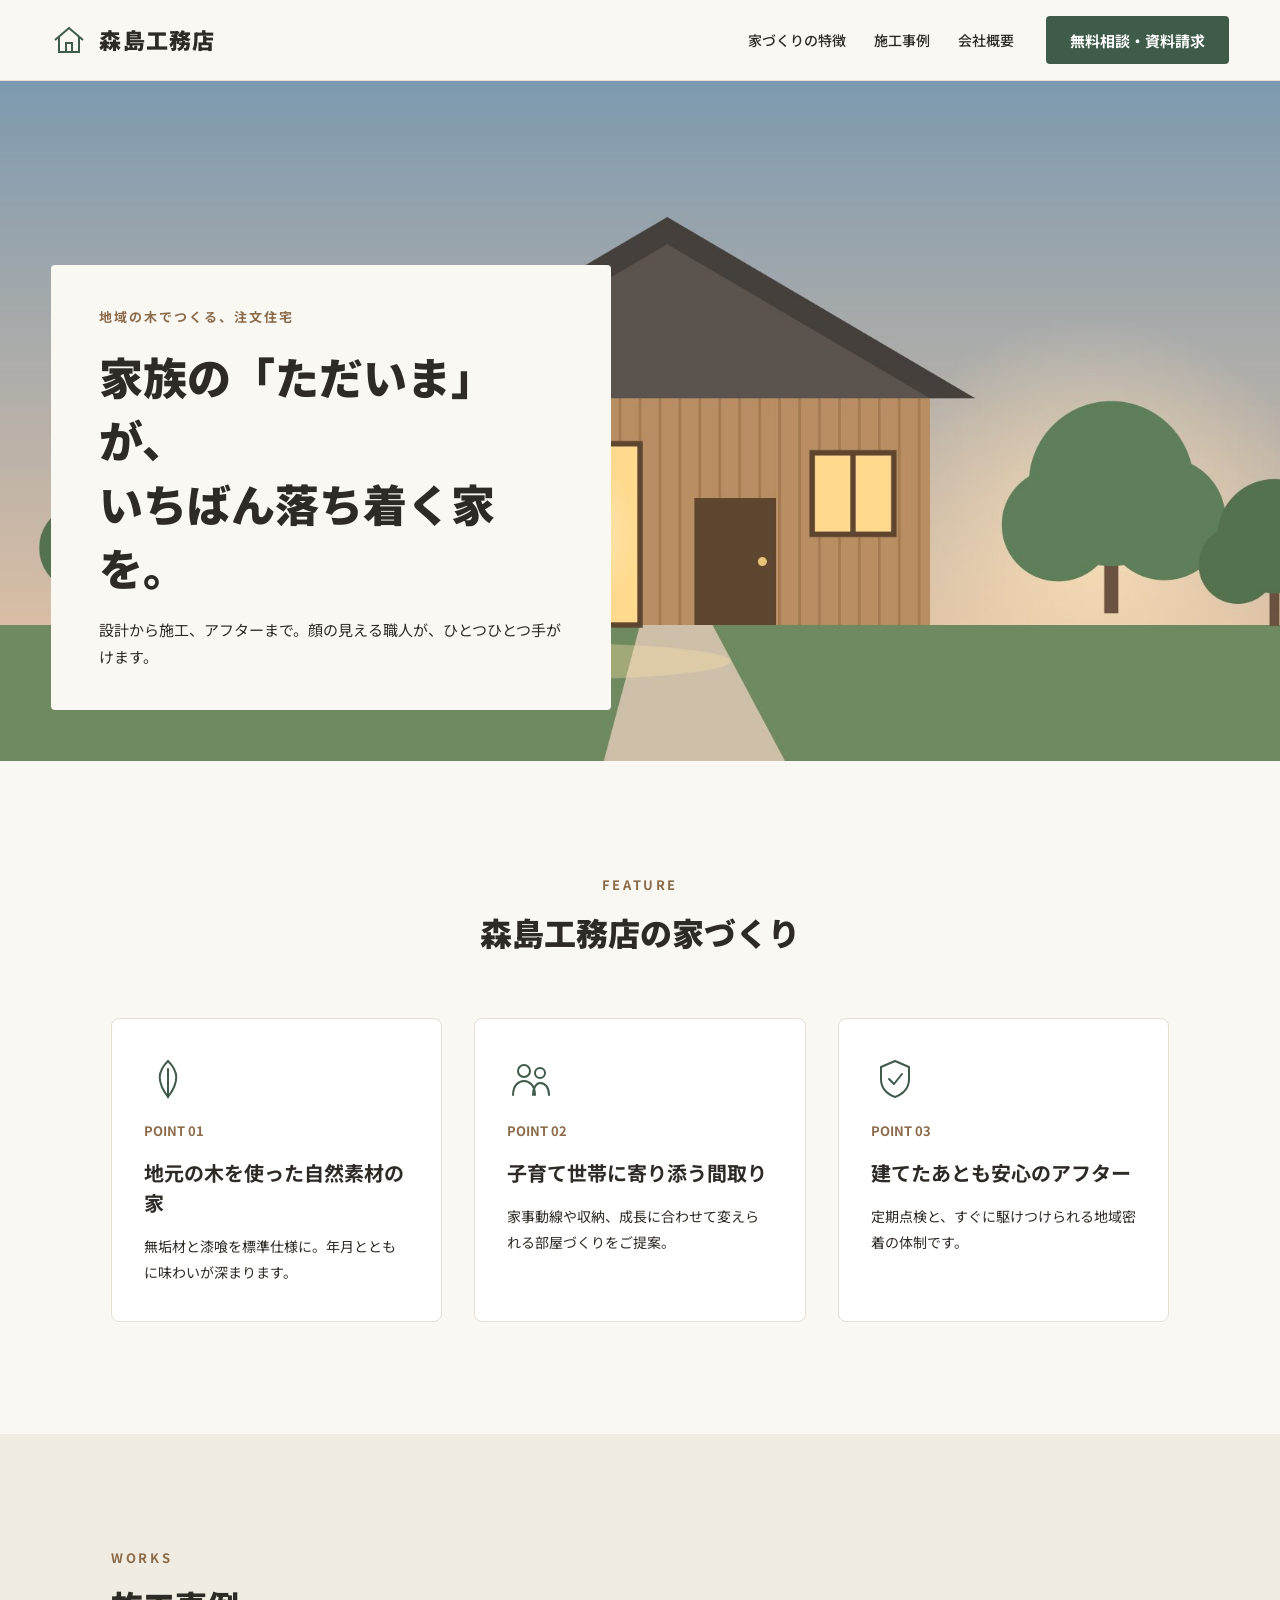
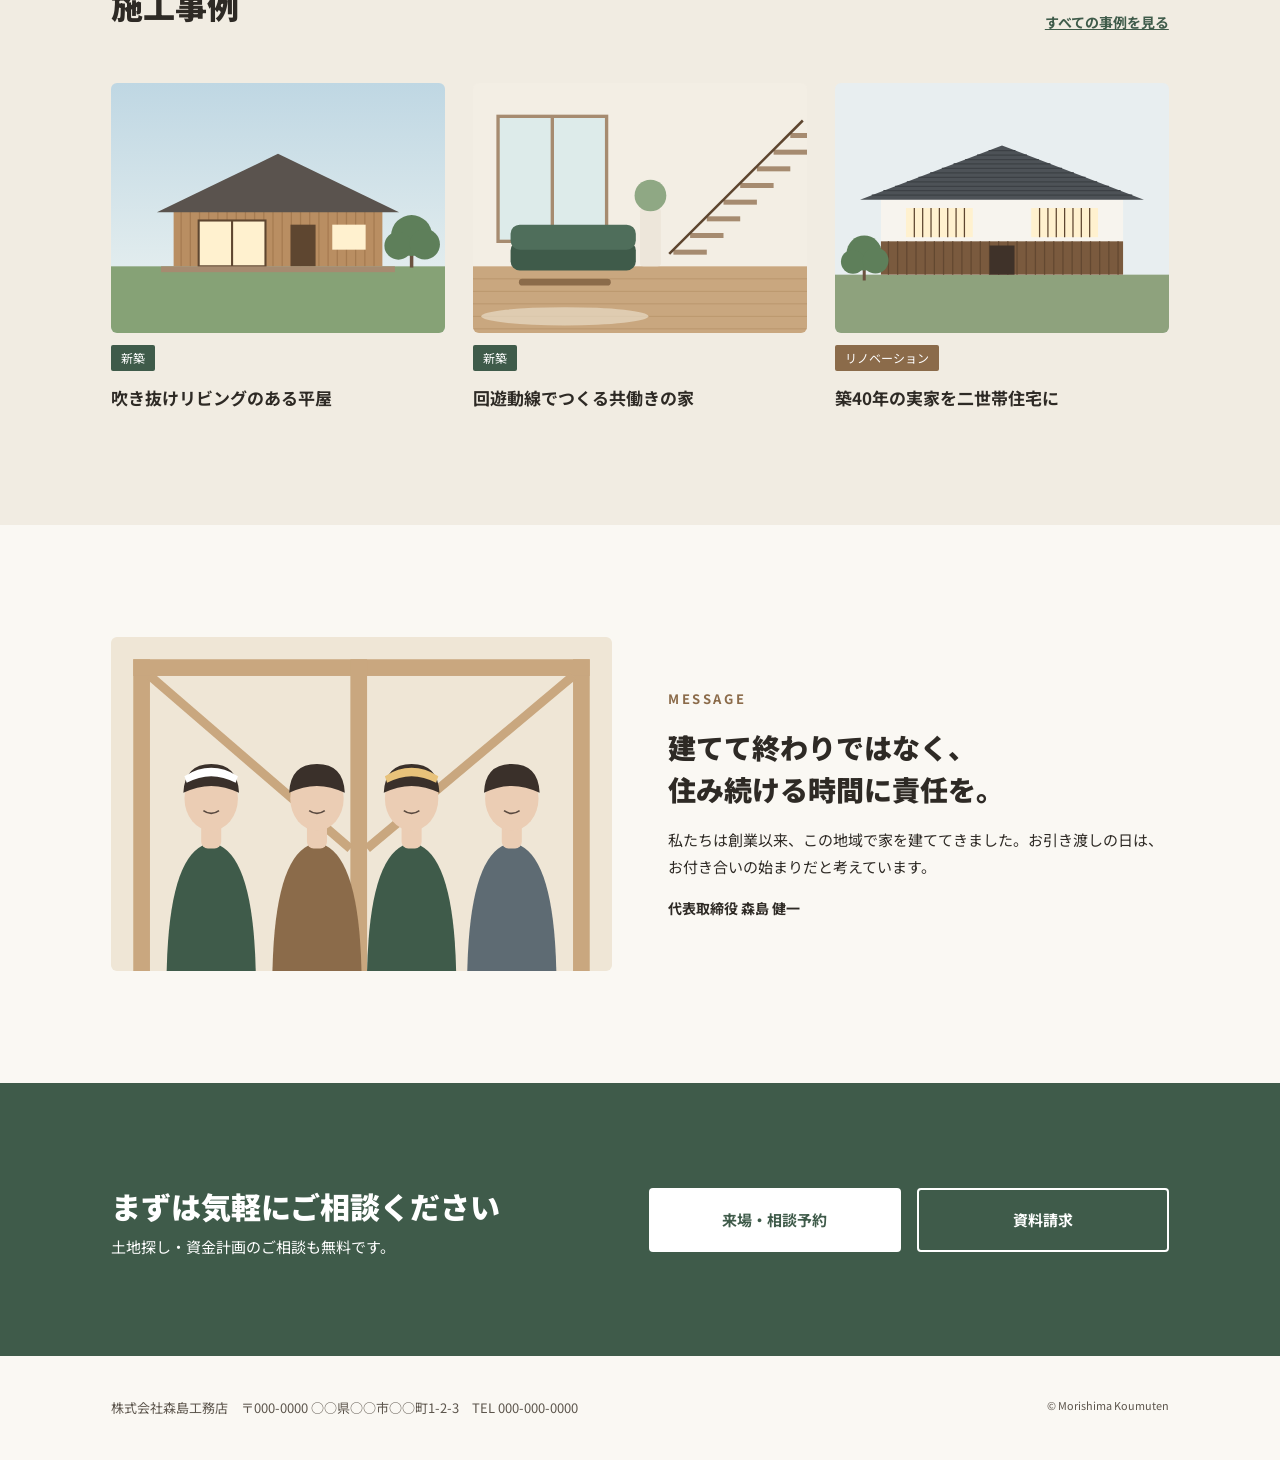
==== index.html @ 0082a526 "Add files via upload" ====
<!DOCTYPE html>
<html lang="ja">
<head>
  <meta charset="UTF-8">
  <meta name="viewport" content="width=device-width, initial-scale=1">
  <title>森島工務店｜地域の木でつくる注文住宅</title>
  <meta name="description" content="地域の木と自然素材でつくる注文住宅。設計から施工、アフターまで顔の見える職人が手がけます。">
  <link rel="preconnect" href="https://fonts.googleapis.com">
  <link rel="preconnect" href="https://fonts.gstatic.com" crossorigin>
  <link href="https://fonts.googleapis.com/css2?family=Noto+Sans+JP:wght@400;500;700;900&display=swap" rel="stylesheet">
  <link rel="stylesheet" href="css/style.css">
</head>
<body>

  <header class="header">
    <div class="header__inner">
      <a href="#" class="header__logo">
        <svg width="36" height="36" viewBox="0 0 36 36" fill="none" stroke="currentColor" stroke-width="2" aria-hidden="true"><path d="M4 18 L18 6 L32 18"/><path d="M8 15 V30 H28 V15"/><path d="M15 30 V21 H21 V30"/></svg>
        森島工務店
      </a>
      <button class="header__toggle" type="button" aria-controls="global-nav" aria-expanded="false" aria-label="メニューを開く">
        <span></span><span></span><span></span>
      </button>
      <nav id="global-nav" class="nav" aria-label="グローバルナビゲーション">
        <ul class="nav__list">
          <li><a href="#feature">家づくりの特徴</a></li>
          <li><a href="#works">施工事例</a></li>
          <li><a href="#company">会社概要</a></li>
        </ul>
        <a href="#contact" class="btn btn--green nav__cta">無料相談・資料請求</a>
      </nav>
    </div>
  </header>

  <main>
    <section class="hero">
      <img class="hero__image" src="images/hero.jpg" alt="夕暮れに明かりの灯る木の家" width="1920" height="900">
      <div class="hero__box">
        <p class="hero__sub">地域の木でつくる、注文住宅</p>
        <h1 class="hero__title">家族の「ただいま」が、<br>いちばん落ち着く家を。</h1>
        <p>設計から施工、アフターまで。顔の見える職人が、ひとつひとつ手がけます。</p>
      </div>
    </section>

    <section id="feature" class="feature section">
      <div class="container">
        <hgroup class="section-head section-head--center">
          <p class="section-sub">FEATURE</p>
          <h2 class="section-title">森島工務店の家づくり</h2>
        </hgroup>
        <ul class="feature__list">
          <li class="feature__card">
            <svg width="48" height="48" viewBox="0 0 48 48" fill="none" stroke="currentColor" stroke-width="2" stroke-linecap="round" aria-hidden="true"><path d="M24 6 C14 16 12 26 24 42 C36 26 34 16 24 6 Z"/><path d="M24 14 V42"/></svg>
            <p class="feature__num">POINT 01</p>
            <h3 class="feature__title">地元の木を使った自然素材の家</h3>
            <p>無垢材と漆喰を標準仕様に。年月とともに味わいが深まります。</p>
          </li>
          <li class="feature__card">
            <svg width="48" height="48" viewBox="0 0 48 48" fill="none" stroke="currentColor" stroke-width="2" stroke-linecap="round" aria-hidden="true"><circle cx="17" cy="16" r="6"/><circle cx="33" cy="18" r="5"/><path d="M6 40 C6 30 12 26 17 26 C22 26 28 30 28 40"/><path d="M26 40 C26 32 30 28 33 28 C38 28 42 32 42 40"/></svg>
            <p class="feature__num">POINT 02</p>
            <h3 class="feature__title">子育て世帯に寄り添う間取り</h3>
            <p>家事動線や収納、成長に合わせて変えられる部屋づくりをご提案。</p>
          </li>
          <li class="feature__card">
            <svg width="48" height="48" viewBox="0 0 48 48" fill="none" stroke="currentColor" stroke-width="2" stroke-linecap="round" stroke-linejoin="round" aria-hidden="true"><path d="M24 6 L38 12 V24 C38 33 32 39 24 42 C16 39 10 33 10 24 V12 Z"/><path d="M18 24 L23 29 L31 19"/></svg>
            <p class="feature__num">POINT 03</p>
            <h3 class="feature__title">建てたあとも安心のアフター</h3>
            <p>定期点検と、すぐに駆けつけられる地域密着の体制です。</p>
          </li>
        </ul>
      </div>
    </section>

    <section id="works" class="works section">
      <div class="container">
        <div class="works__head">
          <hgroup class="section-head">
            <p class="section-sub">WORKS</p>
            <h2 class="section-title">施工事例</h2>
          </hgroup>
          <a href="#" class="works__more">すべての事例を見る</a>
        </div>
        <ul class="works__list">
          <li>
            <a href="#" class="works__card">
              <img src="images/works1.svg" alt="" width="800" height="600" loading="lazy">
              <span class="tag">新築</span>
              <span class="works__title">吹き抜けリビングのある平屋</span>
            </a>
          </li>
          <li>
            <a href="#" class="works__card">
              <img src="images/works2.svg" alt="" width="800" height="600" loading="lazy">
              <span class="tag">新築</span>
              <span class="works__title">回遊動線でつくる共働きの家</span>
            </a>
          </li>
          <li>
            <a href="#" class="works__card">
              <img src="images/works3.svg" alt="" width="800" height="600" loading="lazy">
              <span class="tag tag--brown">リノベーション</span>
              <span class="works__title">築40年の実家を二世帯住宅に</span>
            </a>
          </li>
        </ul>
      </div>
    </section>

    <section id="company" class="message section">
      <div class="container message__inner">
        <img class="message__image" src="images/company.svg" alt="代表と職人たち" width="900" height="600" loading="lazy">
        <div class="message__body">
          <p class="section-sub">MESSAGE</p>
          <h2 class="message__title">建てて終わりではなく、<br>住み続ける時間に責任を。</h2>
          <p>私たちは創業以来、この地域で家を建ててきました。お引き渡しの日は、お付き合いの始まりだと考えています。</p>
          <p class="message__name">代表取締役 森島 健一</p>
        </div>
      </div>
    </section>

    <section id="contact" class="contact">
      <div class="container contact__inner">
        <div>
          <h2 class="contact__title">まずは気軽にご相談ください</h2>
          <p>土地探し・資金計画のご相談も無料です。</p>
        </div>
        <div class="contact__btns">
          <a href="#" class="btn btn--white">来場・相談予約</a>
          <a href="#" class="btn btn--outline">資料請求</a>
        </div>
      </div>
    </section>
  </main>

  <footer class="footer">
    <div class="container footer__inner">
      <p>株式会社森島工務店　〒000-0000 ○○県○○市○○町1-2-3　TEL 000-000-0000</p>
      <small>&copy; Morishima Koumuten</small>
    </div>
  </footer>

  <script src="js/main.js"></script>
</body>
</html>
---- css/style.css ----
@charset "UTF-8";

/* =========================
   Variables
========================= */
:root {
  --color-base: #FAF8F3;
  --color-beige: #F1ECE2;
  --color-line: #E6DFD3;
  --color-wood: #8B6B4A;
  --color-green: #3F5B4A;
  --color-green-dark: #2C4235;
  --color-text: #2E2A25;
  --color-text-sub: #5C554C;
  --font: "Noto Sans JP", "Hiragino Sans", sans-serif;
  --pad-x: clamp(20px, 4vw, 56px);
  --header-h: 80px;
}

/* =========================
   Base
========================= */
*, *::before, *::after { box-sizing: border-box; }
html { scroll-behavior: smooth; scroll-padding-top: var(--header-h); }
body {
  margin: 0;
  font-family: var(--font);
  font-size: 15px;
  line-height: 1.8;
  color: var(--color-text);
  background: var(--color-base);
}
img { max-width: 100%; height: auto; display: block; }
a { color: var(--color-green); }
ul { margin: 0; padding: 0; list-style: none; }
p, h1, h2, h3 { margin: 0; }
:focus-visible { outline: 2px solid var(--color-green); outline-offset: 3px; }

.container { max-width: 1160px; margin-inline: auto; padding-inline: var(--pad-x); }
.section { padding-block: clamp(80px, 9vw, 112px); }
.section-head { display: grid; gap: 8px; margin-bottom: 56px; }
.section-head--center { text-align: center; }
.section-sub { font-size: 13px; font-weight: 700; letter-spacing: .2em; color: var(--color-wood); }
.section-title { font-size: clamp(26px, 3vw, 32px); font-weight: 900; }

/* Button */
.btn {
  display: inline-flex;
  align-items: center;
  justify-content: center;
  min-height: 48px;
  padding: 0 24px;
  font-weight: 700;
  text-decoration: none;
  border-radius: 4px;
  transition: background-color .3s, color .3s;
}
.btn--green { background: var(--color-green); color: #FFF; }
.btn--green:hover { background: var(--color-green-dark); }
.btn--white { background: #FFF; color: var(--color-green); }
.btn--white:hover { background: var(--color-beige); }
.btn--outline { border: 2px solid #FFF; color: #FFF; }
.btn--outline:hover { background: #FFF; color: var(--color-green); }

/* =========================
   Header
========================= */
.header {
  position: sticky;
  top: 0;
  z-index: 100;
  background: var(--color-base);
  border-bottom: 1px solid var(--color-line);
}
.header__inner {
  display: flex;
  justify-content: space-between;
  align-items: center;
  height: var(--header-h);
  padding-inline: var(--pad-x);
}
.header__logo {
  display: flex;
  align-items: center;
  gap: 12px;
  font-size: 22px;
  font-weight: 900;
  letter-spacing: .06em;
  color: var(--color-text);
  text-decoration: none;
}
.header__logo svg { color: var(--color-green); }
.nav { display: flex; align-items: center; gap: 32px; }
.nav__list { display: flex; gap: 28px; }
.nav__list a { font-size: 14px; font-weight: 500; color: var(--color-text); text-decoration: none; }
.nav__list a:hover { color: var(--color-green); }
.header__toggle { display: none; }

/* =========================
   Hero
========================= */
.hero {
  position: relative;
  min-height: min(80vh, 680px);
  display: flex;
  align-items: flex-end;
  padding: var(--pad-x);
}
.hero__image {
  position: absolute;
  inset: 0;
  width: 100%;
  height: 100%;
  object-fit: cover;
}
.hero__box {
  position: relative;
  max-width: 560px;
  display: grid;
  gap: 16px;
  padding: 40px 48px;
  background: var(--color-base);
  border-radius: 4px;
}
.hero__sub { font-size: 13px; font-weight: 700; letter-spacing: .15em; color: var(--color-wood); }
.hero__title { font-size: clamp(28px, 3.6vw, 44px); font-weight: 900; line-height: 1.45; }

/* =========================
   Feature
========================= */
.feature__list { display: grid; grid-template-columns: repeat(3, minmax(0, 1fr)); gap: 32px; }
.feature__card {
  display: grid;
  gap: 16px;
  align-content: start;
  padding: 36px 32px;
  background: #FFF;
  border: 1px solid var(--color-line);
  border-radius: 8px;
}
.feature__card svg { color: var(--color-green); }
.feature__num { font-size: 13px; font-weight: 700; color: var(--color-wood); }
.feature__title { font-size: 20px; font-weight: 700; line-height: 1.5; }
.feature__card p:last-child { font-size: 14px; }

/* =========================
   Works
========================= */
.works { background: var(--color-beige); }
.works__head { display: flex; flex-wrap: wrap; justify-content: space-between; align-items: flex-end; gap: 16px; margin-bottom: 48px; }
.works__head .section-head { margin-bottom: 0; }
.works__more { font-size: 14px; font-weight: 700; }
.works__list { display: grid; grid-template-columns: repeat(3, minmax(0, 1fr)); gap: 28px; }
.works__card { display: grid; gap: 12px; color: var(--color-text); text-decoration: none; }
.works__card img { aspect-ratio: 4 / 3; object-fit: cover; border-radius: 6px; transition: opacity .3s; }
.works__card:hover img { opacity: .85; }
.works__title { font-size: 17px; font-weight: 700; }
.tag {
  justify-self: start;
  padding: 2px 10px;
  font-size: 12px;
  color: #FFF;
  background: var(--color-green);
  border-radius: 2px;
}
.tag--brown { background: var(--color-wood); }

/* =========================
   Message
========================= */
.message__inner { display: grid; grid-template-columns: repeat(2, minmax(0, 1fr)); gap: 56px; align-items: center; }
.message__image { aspect-ratio: 3 / 2; object-fit: cover; border-radius: 6px; }
.message__body { display: grid; gap: 16px; }
.message__title { font-size: clamp(22px, 2.6vw, 28px); font-weight: 900; line-height: 1.5; }
.message__name { font-size: 14px; font-weight: 700; }

/* =========================
   Contact
========================= */
.contact { padding-block: 96px; background: var(--color-green); color: #FFF; }
.contact__inner { display: flex; flex-wrap: wrap; justify-content: space-between; align-items: center; gap: 40px; }
.contact__title { font-size: clamp(24px, 2.8vw, 30px); font-weight: 900; }
.contact__btns { flex: 1 1 400px; display: flex; flex-wrap: wrap; gap: 16px; max-width: 520px; }
.contact__btns .btn { flex: 1 1 180px; min-height: 64px; }

/* =========================
   Footer
========================= */
.footer { padding-block: 40px; font-size: 13px; color: var(--color-text-sub); }
.footer__inner { display: flex; flex-wrap: wrap; justify-content: space-between; gap: 16px; }

/* =========================
   Responsive (〜900px)
========================= */
@media (max-width: 900px) {
  :root { --header-h: 64px; }

  .header__logo { font-size: 18px; }
  .header__toggle {
    display: grid;
    gap: 6px;
    place-content: center;
    width: 44px;
    height: 44px;
    padding: 0;
    border: 0;
    background: none;
    cursor: pointer;
  }
  .header__toggle span { display: block; width: 24px; height: 2px; background: var(--color-text); transition: transform .3s, opacity .3s; }
  .header__toggle[aria-expanded="true"] span:nth-child(1) { transform: translateY(8px) rotate(45deg); }
  .header__toggle[aria-expanded="true"] span:nth-child(2) { opacity: 0; }
  .header__toggle[aria-expanded="true"] span:nth-child(3) { transform: translateY(-8px) rotate(-45deg); }

  .nav {
    position: fixed;
    top: var(--header-h);
    left: 0;
    right: 0;
    flex-direction: column;
    align-items: stretch;
    gap: 24px;
    padding: 24px var(--pad-x) 40px;
    background: var(--color-base);
    border-bottom: 1px solid var(--color-line);
    transform: translateY(-8px);
    opacity: 0;
    visibility: hidden;
    transition: opacity .3s, transform .3s, visibility .3s;
  }
  .nav.is-open { opacity: 1; visibility: visible; transform: none; }
  .nav__list { flex-direction: column; gap: 0; }
  .nav__list a { display: block; padding: 14px 0; border-bottom: 1px solid var(--color-line); font-size: 16px; }

  .hero { min-height: 560px; padding: 0; align-items: flex-end; }
  .hero__box { margin: 0 16px 16px; padding: 28px 24px; }

  .feature__list,
  .works__list,
  .message__inner { grid-template-columns: 1fr; }
  .message__inner { gap: 32px; }
}

@media (prefers-reduced-motion: reduce) {
  html { scroll-behavior: auto; }
  * { transition: none !important; }
}
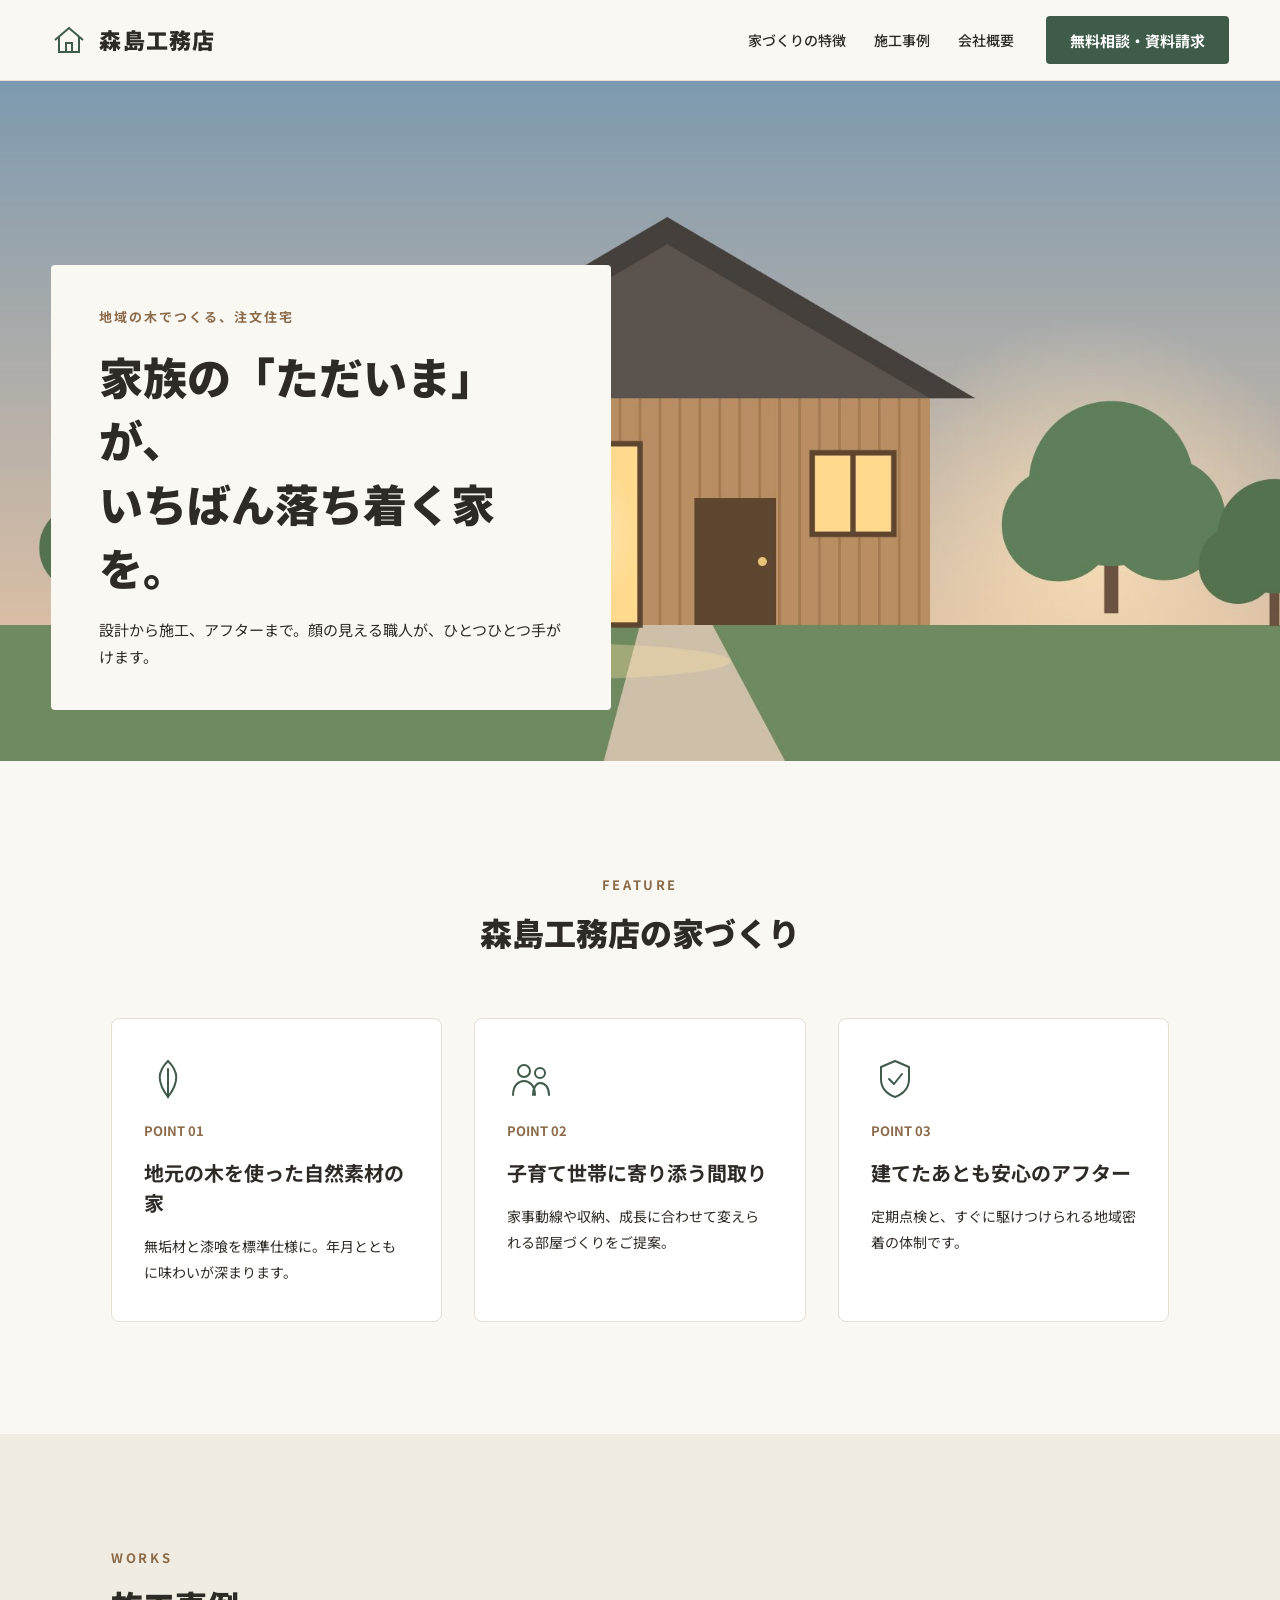
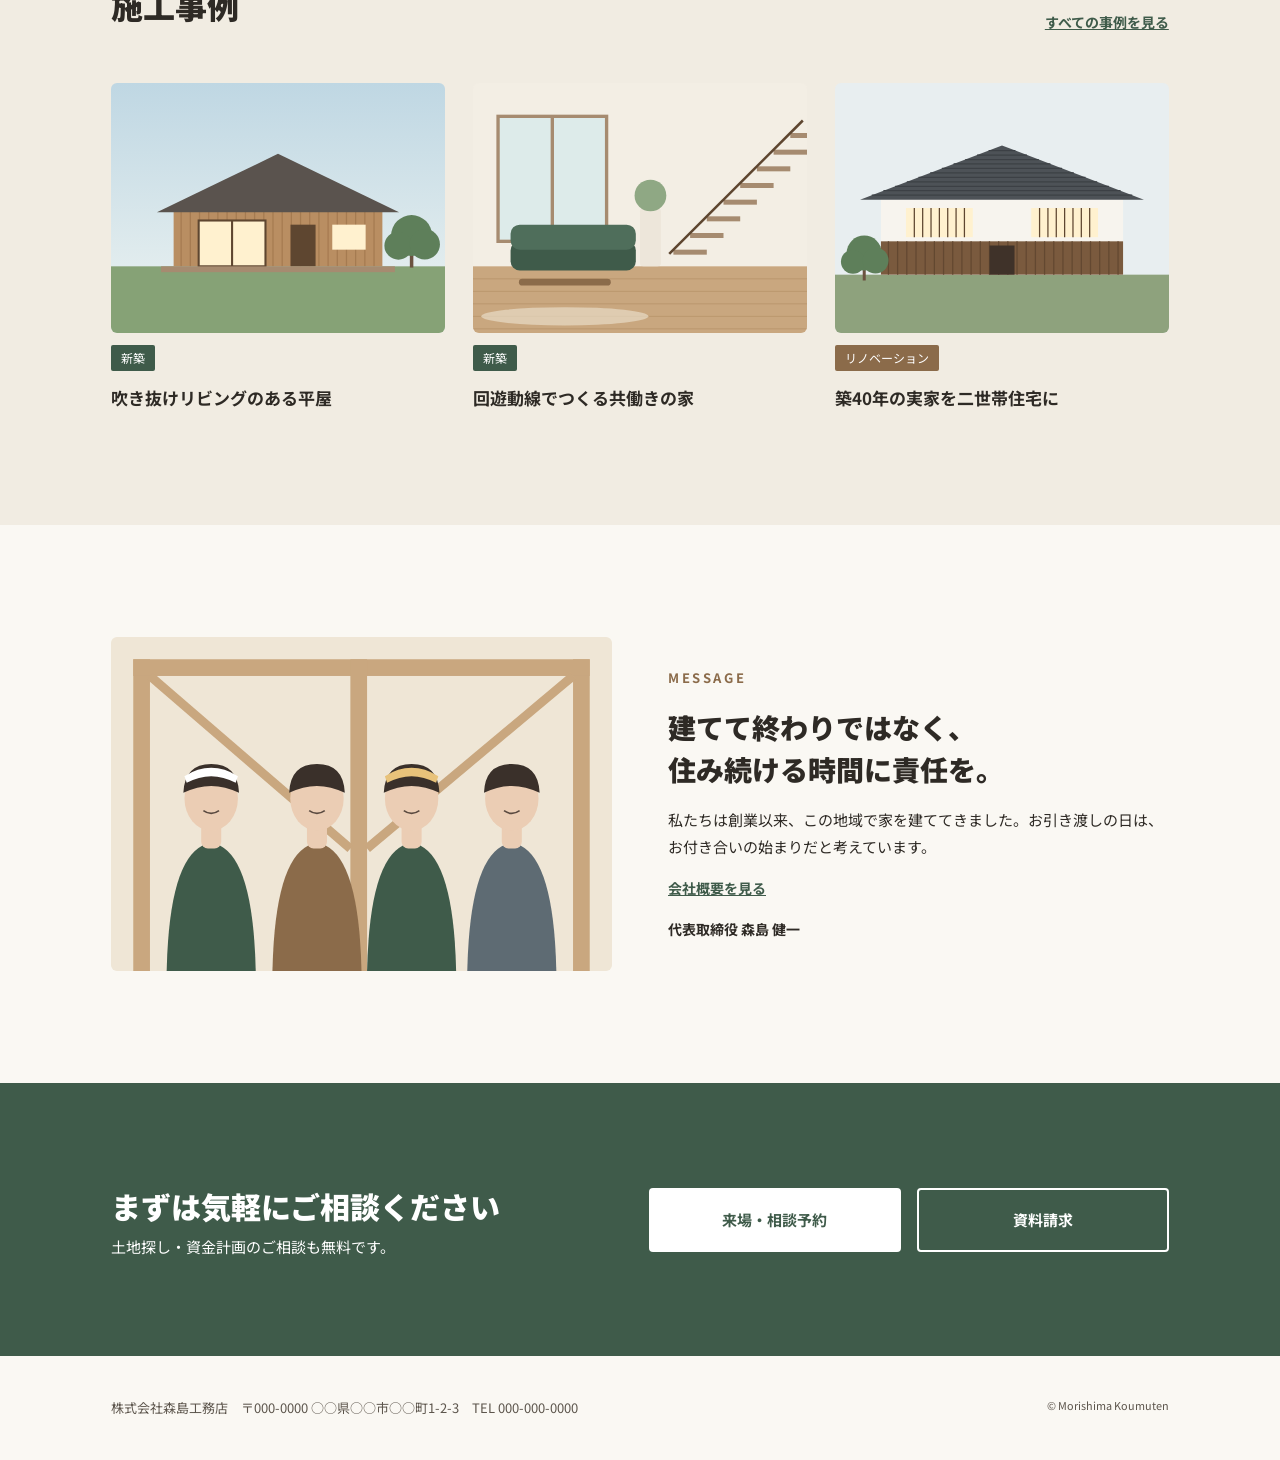
==== commit 958b963f: "Add files via upload" ====
--- a/index.html
+++ b/index.html
@@ -14,7 +14,7 @@
 
   <header class="header">
     <div class="header__inner">
-      <a href="#" class="header__logo">
+      <a href="index.html" class="header__logo">
         <svg width="36" height="36" viewBox="0 0 36 36" fill="none" stroke="currentColor" stroke-width="2" aria-hidden="true"><path d="M4 18 L18 6 L32 18"/><path d="M8 15 V30 H28 V15"/><path d="M15 30 V21 H21 V30"/></svg>
         森島工務店
       </a>
@@ -23,9 +23,9 @@
       </button>
       <nav id="global-nav" class="nav" aria-label="グローバルナビゲーション">
         <ul class="nav__list">
-          <li><a href="#feature">家づくりの特徴</a></li>
-          <li><a href="#works">施工事例</a></li>
-          <li><a href="#company">会社概要</a></li>
+          <li><a href="feature.html">家づくりの特徴</a></li>
+          <li><a href="works.html">施工事例</a></li>
+          <li><a href="company.html">会社概要</a></li>
         </ul>
         <a href="#contact" class="btn btn--green nav__cta">無料相談・資料請求</a>
       </nav>
@@ -78,25 +78,25 @@
             <p class="section-sub">WORKS</p>
             <h2 class="section-title">施工事例</h2>
           </hgroup>
-          <a href="#" class="works__more">すべての事例を見る</a>
+          <a href="works.html" class="works__more">すべての事例を見る</a>
         </div>
         <ul class="works__list">
           <li>
-            <a href="#" class="works__card">
+            <a href="works.html" class="works__card">
               <img src="images/works1.svg" alt="" width="800" height="600" loading="lazy">
               <span class="tag">新築</span>
               <span class="works__title">吹き抜けリビングのある平屋</span>
             </a>
           </li>
           <li>
-            <a href="#" class="works__card">
+            <a href="works.html" class="works__card">
               <img src="images/works2.svg" alt="" width="800" height="600" loading="lazy">
               <span class="tag">新築</span>
               <span class="works__title">回遊動線でつくる共働きの家</span>
             </a>
           </li>
           <li>
-            <a href="#" class="works__card">
+            <a href="works.html" class="works__card">
               <img src="images/works3.svg" alt="" width="800" height="600" loading="lazy">
               <span class="tag tag--brown">リノベーション</span>
               <span class="works__title">築40年の実家を二世帯住宅に</span>
@@ -113,6 +113,7 @@
           <p class="section-sub">MESSAGE</p>
           <h2 class="message__title">建てて終わりではなく、<br>住み続ける時間に責任を。</h2>
           <p>私たちは創業以来、この地域で家を建ててきました。お引き渡しの日は、お付き合いの始まりだと考えています。</p>
+          <a href="company.html" class="text-link">会社概要を見る</a>
           <p class="message__name">代表取締役 森島 健一</p>
         </div>
       </div>
--- a/css/style.css
+++ b/css/style.css
@@ -190,9 +190,189 @@
 .footer__inner { display: flex; flex-wrap: wrap; justify-content: space-between; gap: 16px; }
 
 /* =========================
+   Common parts（下層ページ）
+========================= */
+.nav__list a[aria-current="page"] {
+  color: var(--color-green);
+  font-weight: 700;
+  border-bottom: 2px solid var(--color-green);
+  padding-bottom: 4px;
+}
+.text-link { justify-self: start; font-size: 14px; font-weight: 700; }
+
+/* ページ見出し */
+.page-head {
+  position: relative;
+  display: flex;
+  align-items: center;
+  height: 320px;
+  overflow: hidden;
+}
+.page-head::after {
+  content: "";
+  position: absolute;
+  inset: 0;
+  background: rgba(36, 30, 24, .55);
+}
+.page-head__image { position: absolute; inset: 0; width: 100%; height: 100%; object-fit: cover; }
+.page-head__inner { position: relative; z-index: 1; width: 100%; color: #FFF; }
+.page-head__sub { font-size: 13px; font-weight: 700; letter-spacing: .2em; color: #EBD9C2; }
+.page-head__title { font-size: clamp(30px, 3.6vw, 40px); font-weight: 900; }
+
+/* パンくず */
+.breadcrumb ol { display: flex; flex-wrap: wrap; gap: 8px; margin: 0; padding: 16px 0; list-style: none; font-size: 13px; color: var(--color-text-sub); }
+.breadcrumb li + li::before { content: "/"; margin-right: 8px; }
+
+/* =========================
+   Feature page
+========================= */
+.intro {
+  max-width: 760px;
+  margin-inline: auto;
+  padding: 72px var(--pad-x) 40px;
+  display: grid;
+  gap: 20px;
+  text-align: center;
+}
+.intro__title { font-size: clamp(22px, 2.8vw, 30px); font-weight: 900; line-height: 1.6; }
+
+.points { display: grid; gap: 96px; padding-block: 56px 112px; }
+.point { display: grid; grid-template-columns: minmax(0, 1.1fr) minmax(0, 1fr); gap: 56px; align-items: center; }
+.point--reverse .point__image { order: 2; }
+.point__image { aspect-ratio: 3 / 2; object-fit: cover; border-radius: 6px; }
+.point__body { display: grid; gap: 18px; }
+.point__num { font-size: 14px; font-weight: 700; color: var(--color-wood); }
+.point__title { font-size: clamp(22px, 2.4vw, 26px); font-weight: 900; line-height: 1.5; }
+
+.spec { display: grid; grid-template-columns: 7em 1fr; margin: 0; border-top: 1px solid var(--color-line); }
+.spec dt, .spec dd { margin: 0; padding: 12px 0; border-bottom: 1px solid var(--color-line); }
+.spec dt { font-size: 13px; color: var(--color-text-sub); }
+.spec dd { font-size: 14px; }
+
+.chips { display: flex; flex-wrap: wrap; gap: 10px; }
+.chips li { padding: 6px 14px; font-size: 13px; background: var(--color-beige); border-radius: 999px; }
+
+.flow { background: var(--color-beige); }
+.flow__list { display: grid; grid-template-columns: repeat(6, minmax(0, 1fr)); gap: 12px; margin: 0; padding: 0; list-style: none; }
+.flow__list li {
+  display: grid;
+  justify-items: center;
+  align-content: start;
+  gap: 10px;
+  padding: 24px 16px;
+  text-align: center;
+  background: #FFF;
+  border-radius: 8px;
+}
+.flow__num {
+  display: grid;
+  place-items: center;
+  width: 40px;
+  height: 40px;
+  font-weight: 700;
+  color: #FFF;
+  background: var(--color-green);
+  border-radius: 50%;
+}
+.flow__title { font-weight: 700; }
+.flow__text { font-size: 13px; color: var(--color-text-sub); }
+
+/* =========================
+   Works page
+========================= */
+.works-archive { padding-block: 56px 112px; }
+.works-archive__head { display: flex; flex-wrap: wrap; justify-content: space-between; align-items: center; gap: 16px; margin-bottom: 40px; }
+.filter { display: flex; flex-wrap: wrap; gap: 8px; }
+.filter__btn {
+  min-height: 44px;
+  padding: 0 20px;
+  font: inherit;
+  font-size: 14px;
+  font-weight: 700;
+  color: var(--color-text);
+  background: #FFF;
+  border: 1px solid #D6CCBC;
+  border-radius: 999px;
+  cursor: pointer;
+  transition: background-color .2s, color .2s;
+}
+.filter__btn:hover { border-color: var(--color-green); }
+.filter__btn[aria-pressed="true"] { color: #FFF; background: var(--color-green); border-color: var(--color-green); }
+.works-archive__list { display: grid; grid-template-columns: repeat(3, minmax(0, 1fr)); gap: 40px 28px; }
+.works-archive__list li[hidden] { display: none; }
+.works__meta { font-size: 13px; color: var(--color-text-sub); }
+
+.pager { display: flex; justify-content: center; gap: 8px; margin-top: 56px; }
+.pager a {
+  display: grid;
+  place-items: center;
+  width: 44px;
+  height: 44px;
+  color: var(--color-text);
+  text-decoration: none;
+  background: #FFF;
+  border: 1px solid var(--color-line);
+  border-radius: 4px;
+}
+.pager a[aria-current="page"] { color: #FFF; font-weight: 700; background: var(--color-green); border-color: var(--color-green); }
+
+/* =========================
+   Company page
+========================= */
+.profile { background: var(--color-beige); }
+.profile__inner { max-width: 880px; margin-inline: auto; padding-inline: var(--pad-x); }
+.profile__title { margin-bottom: 40px; text-align: center; }
+.profile__table {
+  display: grid;
+  grid-template-columns: 160px minmax(0, 1fr);
+  margin: 0;
+  padding: 8px 40px;
+  background: #FFF;
+  border-radius: 8px;
+}
+.profile__table dt,
+.profile__table dd { margin: 0; padding: 18px 0; border-bottom: 1px solid var(--color-line); }
+.profile__table dt { font-size: 14px; font-weight: 700; color: var(--color-text-sub); }
+.profile__table dt:last-of-type,
+.profile__table dd:last-of-type { border-bottom: 0; }
+
+.staff__list { display: grid; grid-template-columns: repeat(3, minmax(0, 1fr)); gap: 32px; }
+.staff__card { display: grid; gap: 8px; align-content: start; }
+.staff__card img { aspect-ratio: 1 / 1; object-fit: cover; border-radius: 8px; margin-bottom: 4px; }
+.staff__role { font-size: 13px; font-weight: 700; color: var(--color-wood); }
+.staff__name { font-size: 20px; font-weight: 700; }
+.staff__card p:last-child { font-size: 14px; }
+
+.access { background: var(--color-beige); }
+.access__inner { display: grid; grid-template-columns: minmax(0, 1fr) minmax(0, 1.6fr); gap: 48px; }
+.access__info { display: grid; gap: 12px; align-content: start; }
+.access__info .section-title { margin-bottom: 8px; }
+.access__map {
+  min-height: 340px;
+  display: grid;
+  place-items: center;
+  color: var(--color-text-sub);
+  background: #DCD3C4;
+  border-radius: 8px;
+}
+
+/* =========================
    Responsive (〜900px)
 ========================= */
 @media (max-width: 900px) {
+  .page-head { height: 220px; }
+  .point,
+  .access__inner { grid-template-columns: 1fr; gap: 32px; }
+  .point--reverse .point__image { order: 0; }
+  .points { gap: 72px; }
+  .flow__list { grid-template-columns: repeat(2, minmax(0, 1fr)); }
+  .works-archive__list,
+  .staff__list { grid-template-columns: 1fr; }
+  .profile__table { grid-template-columns: 1fr; padding: 8px 24px; }
+  .profile__table dt { padding-bottom: 0; border-bottom: 0; }
+  .profile__table dd { padding-top: 4px; }
+  .profile__table dd:last-of-type { border-bottom: 0; }
+
   :root { --header-h: 64px; }
 
   .header__logo { font-size: 18px; }
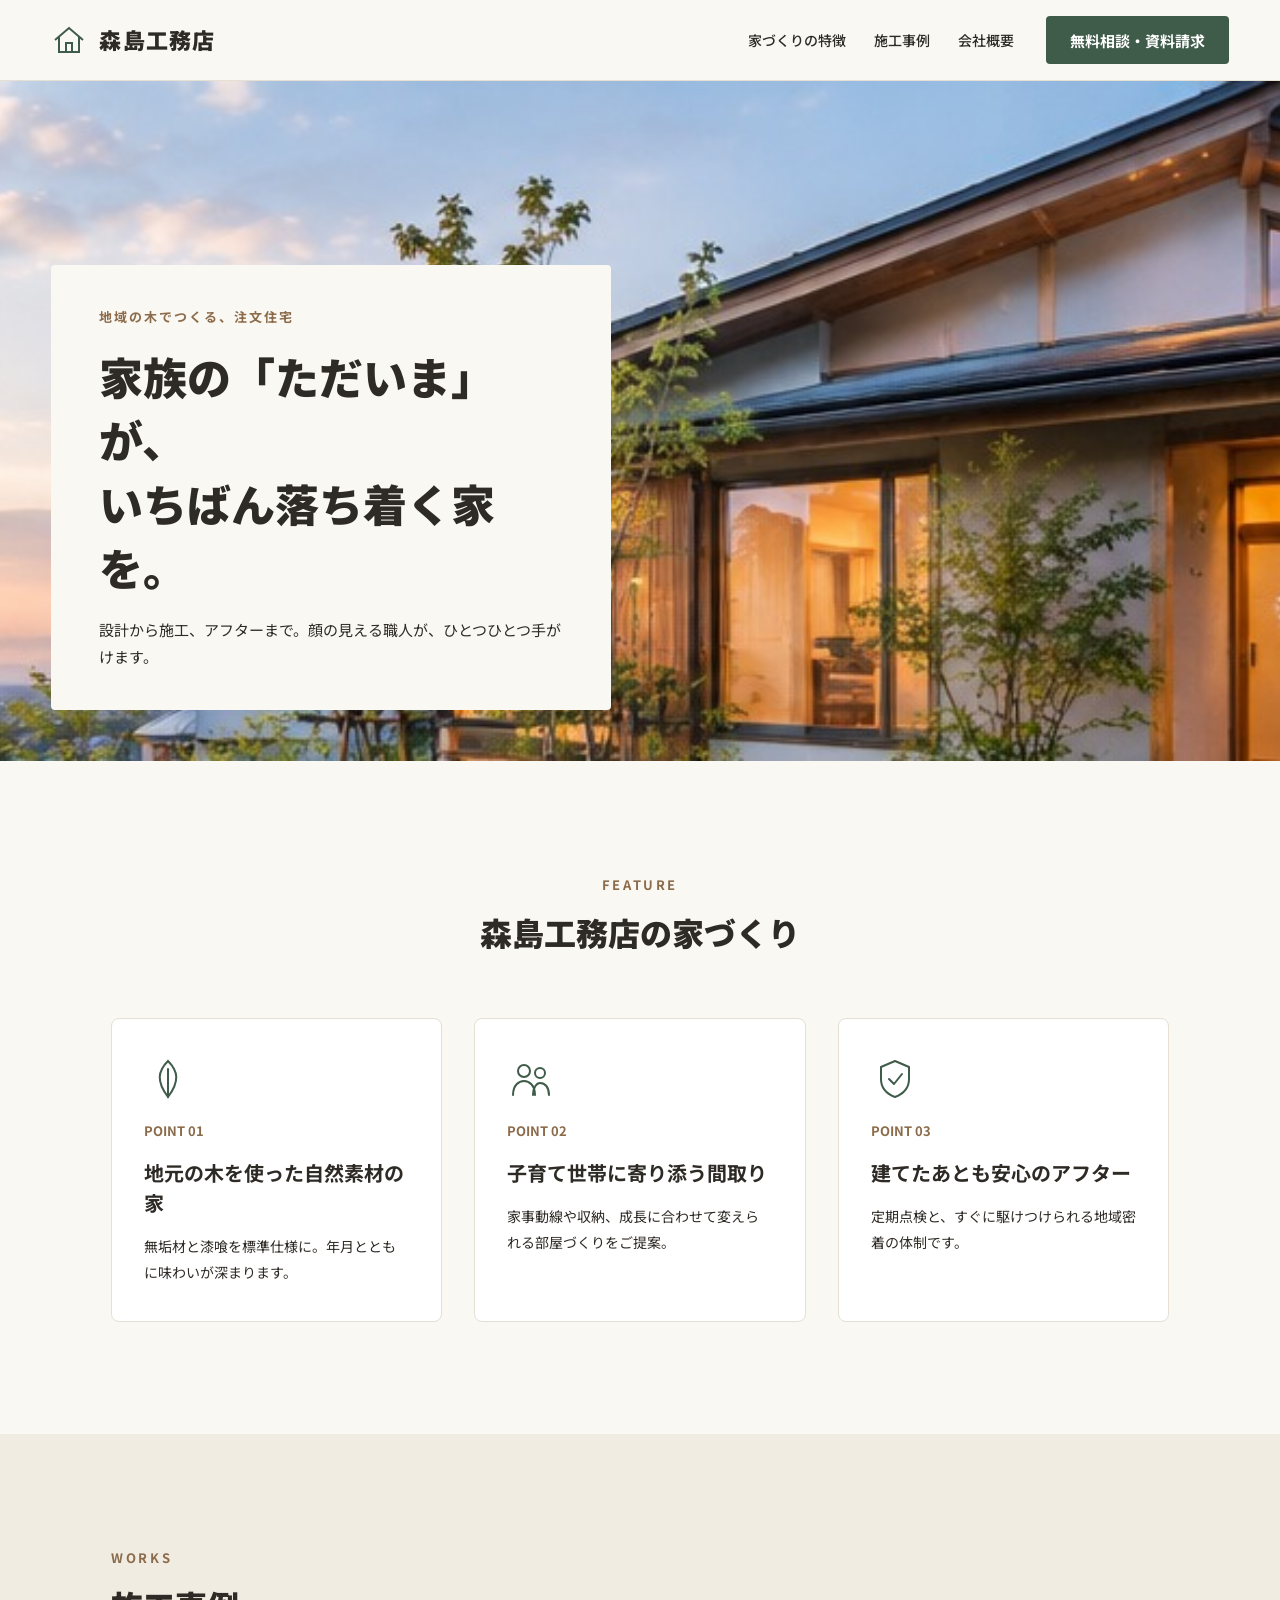
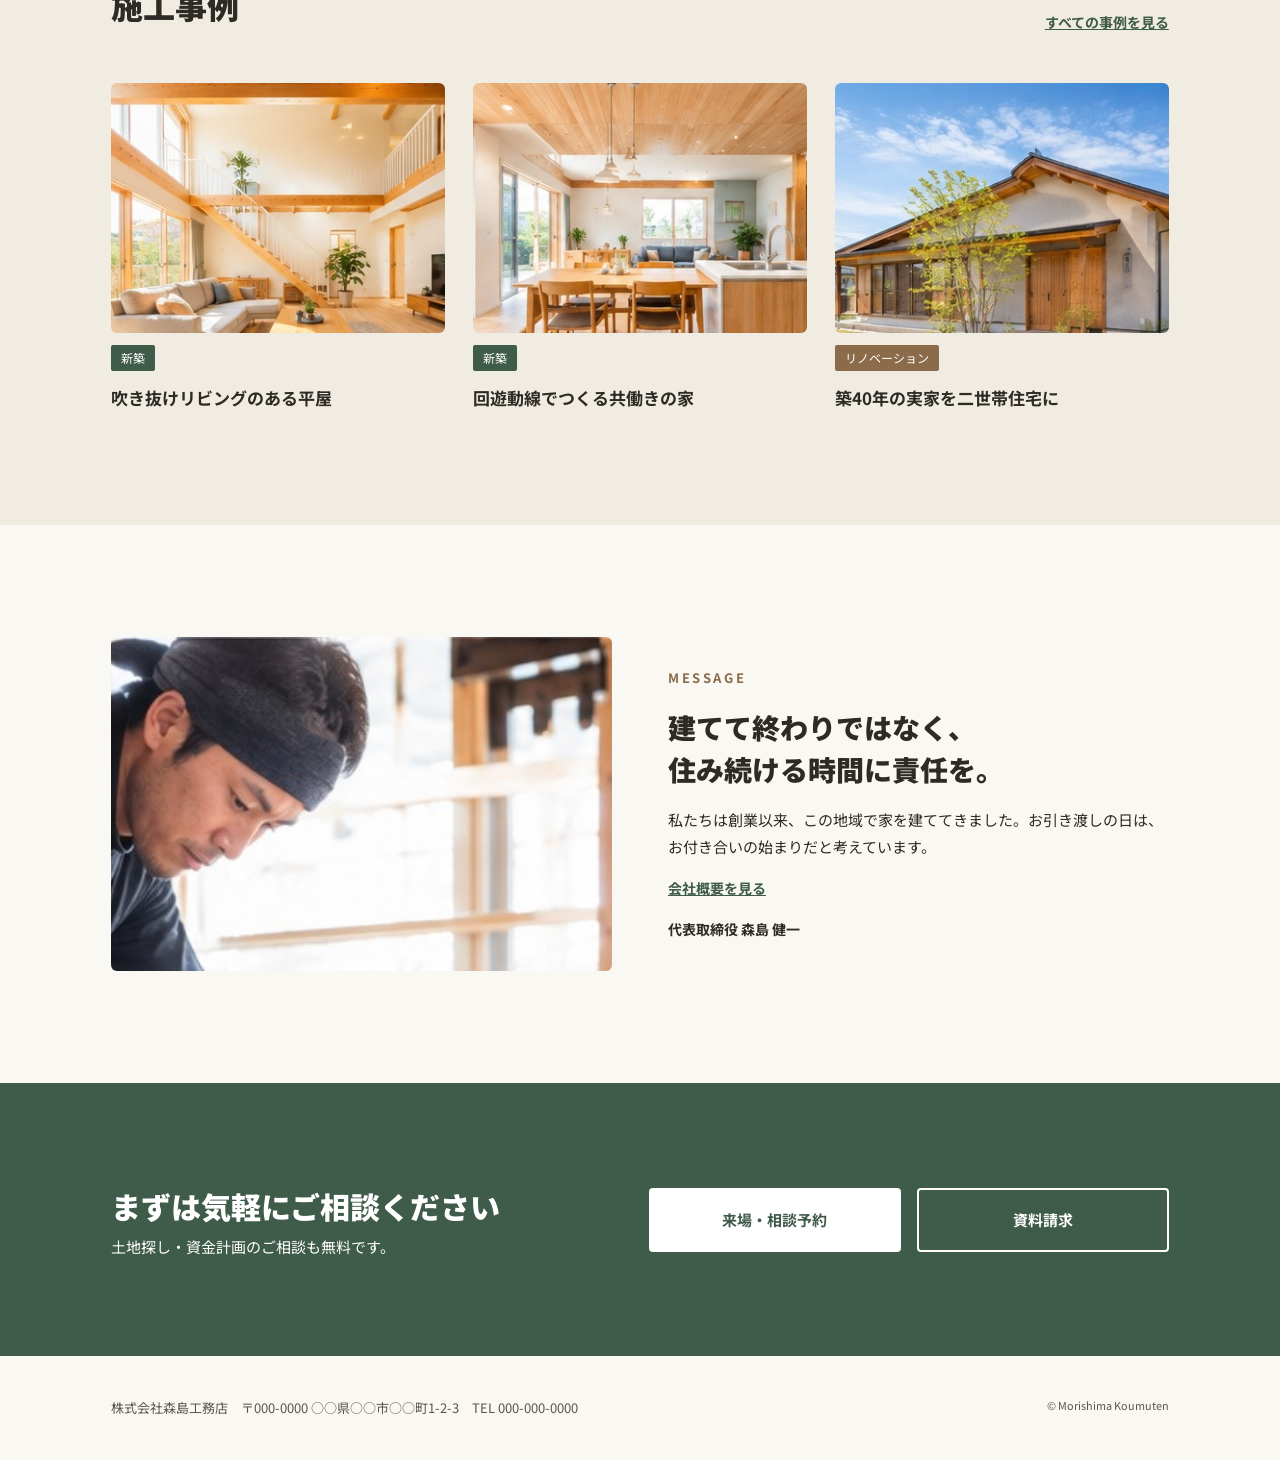
==== commit b1661184: "Add files via upload" ====
--- a/index.html
+++ b/index.html
@@ -83,21 +83,21 @@
         <ul class="works__list">
           <li>
             <a href="works.html" class="works__card">
-              <img src="images/works1.svg" alt="" width="800" height="600" loading="lazy">
+              <img src="images/works1.jpg" alt="木の温もりを感じる吹き抜けリビング" width="800" height="600" loading="lazy">
               <span class="tag">新築</span>
               <span class="works__title">吹き抜けリビングのある平屋</span>
             </a>
           </li>
           <li>
             <a href="works.html" class="works__card">
-              <img src="images/works2.svg" alt="" width="800" height="600" loading="lazy">
+              <img src="images/works2.jpg" alt="明るく開放的な注文住宅の室内" width="800" height="600" loading="lazy">
               <span class="tag">新築</span>
               <span class="works__title">回遊動線でつくる共働きの家</span>
             </a>
           </li>
           <li>
             <a href="works.html" class="works__card">
-              <img src="images/works3.svg" alt="" width="800" height="600" loading="lazy">
+              <img src="images/works3.jpg" alt="自然素材を取り入れた住宅の内装" width="800" height="600" loading="lazy">
               <span class="tag tag--brown">リノベーション</span>
               <span class="works__title">築40年の実家を二世帯住宅に</span>
             </a>
@@ -108,7 +108,7 @@
 
     <section id="company" class="message section">
       <div class="container message__inner">
-        <img class="message__image" src="images/company.svg" alt="代表と職人たち" width="900" height="600" loading="lazy">
+        <img class="message__image" src="images/company.jpg" alt="自然素材を使った住宅の室内" width="900" height="600" loading="lazy">
         <div class="message__body">
           <p class="section-sub">MESSAGE</p>
           <h2 class="message__title">建てて終わりではなく、<br>住み続ける時間に責任を。</h2>
